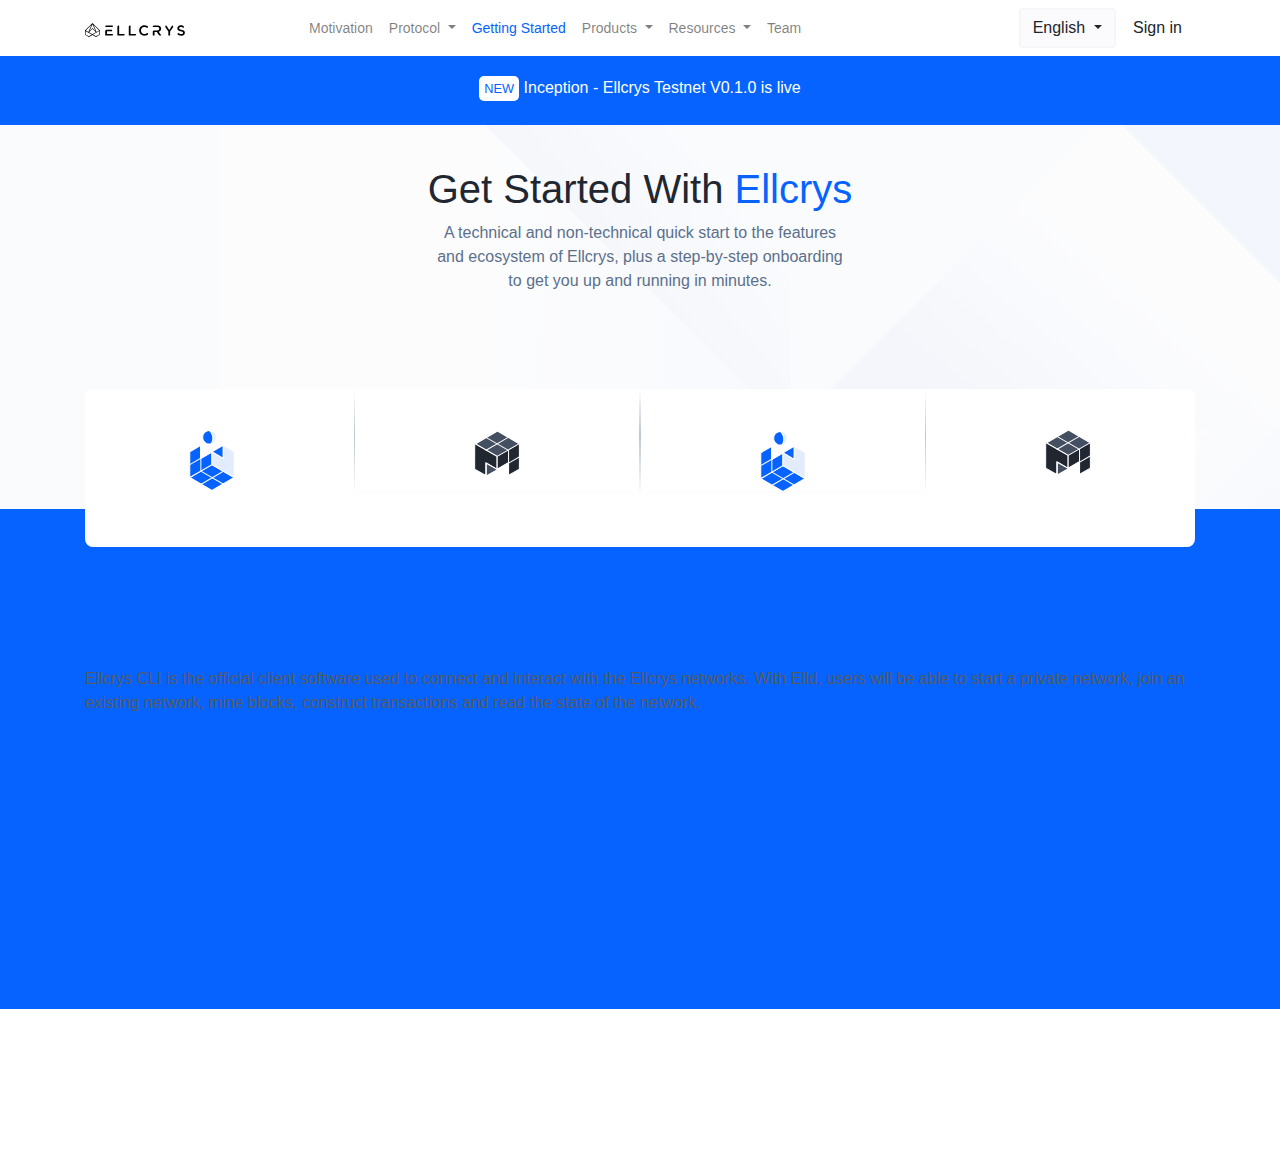
==== getting-started/index.html @ aa732983 "Started working on getting started" ====
<!DOCTYPE html>
<html lang="en">
<head>
    <meta charset="UTF-8">
    <meta name="viewport" content="width=device-width, initial-scale=1.0">
    <meta http-equiv="X-UA-Compatible" content="ie=edge">
    <title>Getting Started</title>

    <!-- Bootstrap core CSS -->
    <link rel="stylesheet" href="css/bootstrap.min.css">

    <!-- Custom styles for this template -->
    <link href="css/custom-css/style.css" rel="stylesheet">
    <link rel="stylesheet" href="https://use.fontawesome.com/releases/v5.8.1/css/all.css" integrity="sha384-50oBUHEmvpQ+1lW4y57PTFmhCaXp0ML5d60M1M7uH2+nqUivzIebhndOJK28anvf" crossorigin="anonymous">
    <link rel="stylesheet" href="css/custom-css/style.css">
</head>
<body>
    <!--navbar-->
    <nav class="navbar navbar-expand-xl navbar-light">
        <div class="container">
            <a class="navbar-brand" href="#">
                <img src="images/logo.svg" alt="Ellcrys Logo" width="100" class="logo">
            </a>
            <button class="navbar-toggler" type="button" data-toggle="collapse" data-target="#navbarSupportedContent" aria-controls="navbarSupportedContent" aria-expanded="false" aria-label="Toggle navigation">
                <span class="navbar-toggler-icon"></span>
            </button>

            <div class="collapse navbar-collapse" id="navbarSupportedContent">
                <ul class="navbar-nav mr-auto">
                    <li class="nav-item">
                        <a class="nav-link" href="#">Motivation <span class="sr-only">(current)</span></a>
                    </li>
                    <li class="nav-item dropdown">
                        <a class="nav-link dropdown-toggle" href="#" id="navbarDropdown" role="button" data-toggle="dropdown" aria-haspopup="true" aria-expanded="false">
                        Protocol
                        </a>
                        <div class="dropdown-menu" aria-labelledby="navbarDropdown">
                            <a class="dropdown-item" href="#">Action</a>
                            <a class="dropdown-item" href="#">Another action</a>
                            <div class="dropdown-divider"></div>
                            <a class="dropdown-item" href="#">Something else here</a>
                        </div>
                    </li>
                    <li class="nav-item">
                        <a class="nav-link" href="#" style="color:#0663ff">Getting Started <span class="sr-only">(current)</span></a>
                    </li>
                    <li class="nav-item dropdown">
                            <a class="nav-link dropdown-toggle" href="#" id="navbarDropdown" role="button" data-toggle="dropdown" aria-haspopup="true" aria-expanded="false">
                            Products
                            </a>
                            <div class="dropdown-menu" aria-labelledby="navbarDropdown">
                                <a class="dropdown-item" href="#">Action</a>
                                <a class="dropdown-item" href="#">Another action</a>
                                <div class="dropdown-divider"></div>
                                <a class="dropdown-item" href="#">Something else here</a>
                            </div>
                        </li>
                        <li class="nav-item dropdown">
                                <a class="nav-link dropdown-toggle" href="#" id="navbarDropdown" role="button" data-toggle="dropdown" aria-haspopup="true" aria-expanded="false">
                                Resources
                                </a>
                                <div class="dropdown-menu" aria-labelledby="navbarDropdown">
                                    <a class="dropdown-item" href="#">Action</a>
                                    <a class="dropdown-item" href="#">Another action</a>
                                    <div class="dropdown-divider"></div>
                                    <a class="dropdown-item" href="#">Something else here</a>
                                </div>
                            </li>
                    <li class="nav-item">
                        <a class="nav-link" href="#">Team <span class="sr-only">(current)</span></a>
                    </li>
                </ul>
                <div class="button-right">
                    <div class="dropdown">
                        <a class="btn dropdown-toggle outline-btn" href="#" role="button" id="dropdownMenuLink" data-toggle="dropdown" aria-haspopup="true" aria-expanded="false">
                        English
                        </a>
                    
                        <div class="dropdown-menu" aria-labelledby="dropdownMenuLink">
                        <a class="dropdown-item" href="#">Action</a>
                        <a class="dropdown-item" href="#">Another action</a>
                        <a class="dropdown-item" href="#">Something else here</a>
                        </div>
                        <a class="btn" href="#">Sign in</a>
                    </div> <!--dropdown-->
                </div> <!--button right-->
            </div>
        </div><!--container-->
    </nav> <!--navbar-->

    <!--Main Content-->
    <div class="get-started text-center">
        <div class="new">
            <div class="container">
                <div class="row">
                    <div class="col"> 
                        <div class="new-inception">
                            <small class="small">New</small>
                            <span class="inception"> Inception - Ellcrys Testnet V0.1.0 is live</span>
                        </div>
                    </div>
                </div><!--row-->
            </div><!--container-->
        </div> <!--new inception background-->

        <div class="container">
            <div class="row">
                <div class="col">
                    <h1>Get Started With <span style="color:#0663ff">Ellcrys</span></h1>
                    <p class="text-center">A technical and non-technical quick start to the features <br>and ecosystem of Ellcrys, plus a step-by-step onboarding <br>to get you up and running in minutes.</p>
                </div><!--col--->
            </div><!--row-->
        </div> <!-- get started content container-->
    </div> <!--get-started background-->

    <!---->
    <div class="big-blue-background">
        <div class="container">
            <div class="icons text-center">
                <div class="row">
                    <div class="col">
                        <img src="images/cli.svg" width="46">
                    </div>
                    <div class="col add-border">
                        <img src="images/safehold.svg" width="46">
                    </div>
                    <div class="col add-border">
                        <img src="images/cli.svg" width="46">
                    </div>
                    <div class="col">
                        <img src="images/safehold.svg" width="46">
                    </div>
                </div>
            </div>
        </div>
    <!--End of icons-->

    <!--download elld big blue background-->
        <div class="container">
            <div class="row">
                <div class="col">
                    <div class="text-content">
                        <p>Ellcrys CLI is the official client software used to connect and interact with the Ellcrys networks. With Elld, users will be able to start a private network, join an existing network, mine blocks, construct transactions and read the state of the network.</p>
                    </div>
                </div>
            </div>
        </div>
    </div>

    
    
<!-- Bootstrap core JavaScript
================================================== -->
<!-- Placed at the end of the document so the pages load faster -->
<script src="https://code.jquery.com/jquery-3.3.1.slim.min.js" integrity="sha384-q8i/X+965DzO0rT7abK41JStQIAqVgRVzpbzo5smXKp4YfRvH+8abtTE1Pi6jizo" crossorigin="anonymous"></script>
<script src="https://cdnjs.cloudflare.com/ajax/libs/popper.js/1.14.7/umd/popper.min.js" integrity="sha384-UO2eT0CpHqdSJQ6hJty5KVphtPhzWj9WO1clHTMGa3JDZwrnQq4sF86dIHNDz0W1" crossorigin="anonymous"></script>
<script src="js/bootstrap.min.js" type="text/javascript"></script>

</body>
</html>
---- getting-started/css/custom-css/style.css ----
body{
    width: 100%;
    height: 100%;
    color: #565a5e;
}

/*reduce logo size*/

.logo{
    margin-right: 100px;
}

.nav-link{
    font-size: 14px;
}

/* styling the two buttons on the navbar*/

.button-right .outline-btn{
    background:  #fbfbfd;
    border: 2px solid #f5f5fa;
}

/*Styling the inception*/
/*Introducing SafeHold and form for software testers*/

.new{
    width: auto;
    height: 69px;
    background-color: #0663ff;
    margin-bottom: 40px;
    color: #fff;
    padding-top: 20px;
    padding-bottom: 20px;
}

/* styling class of small */

.small{
    text-transform: uppercase;
    background: #fff;
    color: #0663ff;
    padding: 5px;
    border-radius: 5px;
}


/*get started*/
.get-started{
    width: auto;
    height: 453px;
    padding-bottom: 50px;
    overflow: auto;
    background: url(../../images/bitmap.svg);
    background-repeat: no-repeat;
    background-position: center;
    background-size: cover;
}
.get-started h1{
    color: #212731;
}

.get-started p{
    color: #5b708b;

}

.icons{
    /* background-image: url(../../images/icons.svg); */
    background-color: #fff;
    width: auto;
    height: 158px;
    position: relative;
    bottom: 120px;
    border-radius: 8px;
}

.icons img{
    padding-top: 40px;
    /* padding-bottom: 20px; */
    display: block; 
    margin: 0 auto
}

.add-border{
    border: 1px solid;
    border-style: solid;
    border-image: 
    linear-gradient(
      to bottom, 
      #fff, 
      #bcc6d1
    44%,
    #fcfcfc);
    border-image-slice: 1;
}

.big-blue-background{
    background: #0663ff;
    width: auto;
    height: 500px;
    padding-bottom: 150px;
    margin-bottom: 150px;
}

.text-content p{
    
}
---- getting-started/css/custom-css/style.css ----
body{
    width: 100%;
    height: 100%;
    color: #565a5e;
}

/*reduce logo size*/

.logo{
    margin-right: 100px;
}

.nav-link{
    font-size: 14px;
}

/* styling the two buttons on the navbar*/

.button-right .outline-btn{
    background:  #fbfbfd;
    border: 2px solid #f5f5fa;
}

/*Styling the inception*/
/*Introducing SafeHold and form for software testers*/

.new{
    width: auto;
    height: 69px;
    background-color: #0663ff;
    margin-bottom: 40px;
    color: #fff;
    padding-top: 20px;
    padding-bottom: 20px;
}

/* styling class of small */

.small{
    text-transform: uppercase;
    background: #fff;
    color: #0663ff;
    padding: 5px;
    border-radius: 5px;
}


/*get started*/
.get-started{
    width: auto;
    height: 453px;
    padding-bottom: 50px;
    overflow: auto;
    background: url(../../images/bitmap.svg);
    background-repeat: no-repeat;
    background-position: center;
    background-size: cover;
}
.get-started h1{
    color: #212731;
}

.get-started p{
    color: #5b708b;

}

.icons{
    /* background-image: url(../../images/icons.svg); */
    background-color: #fff;
    width: auto;
    height: 158px;
    position: relative;
    bottom: 120px;
    border-radius: 8px;
}

.icons img{
    padding-top: 40px;
    /* padding-bottom: 20px; */
    display: block; 
    margin: 0 auto
}

.add-border{
    border: 1px solid;
    border-style: solid;
    border-image: 
    linear-gradient(
      to bottom, 
      #fff, 
      #bcc6d1
    44%,
    #fcfcfc);
    border-image-slice: 1;
}

.big-blue-background{
    background: #0663ff;
    width: auto;
    height: 500px;
    padding-bottom: 150px;
    margin-bottom: 150px;
}

.text-content p{
    
}
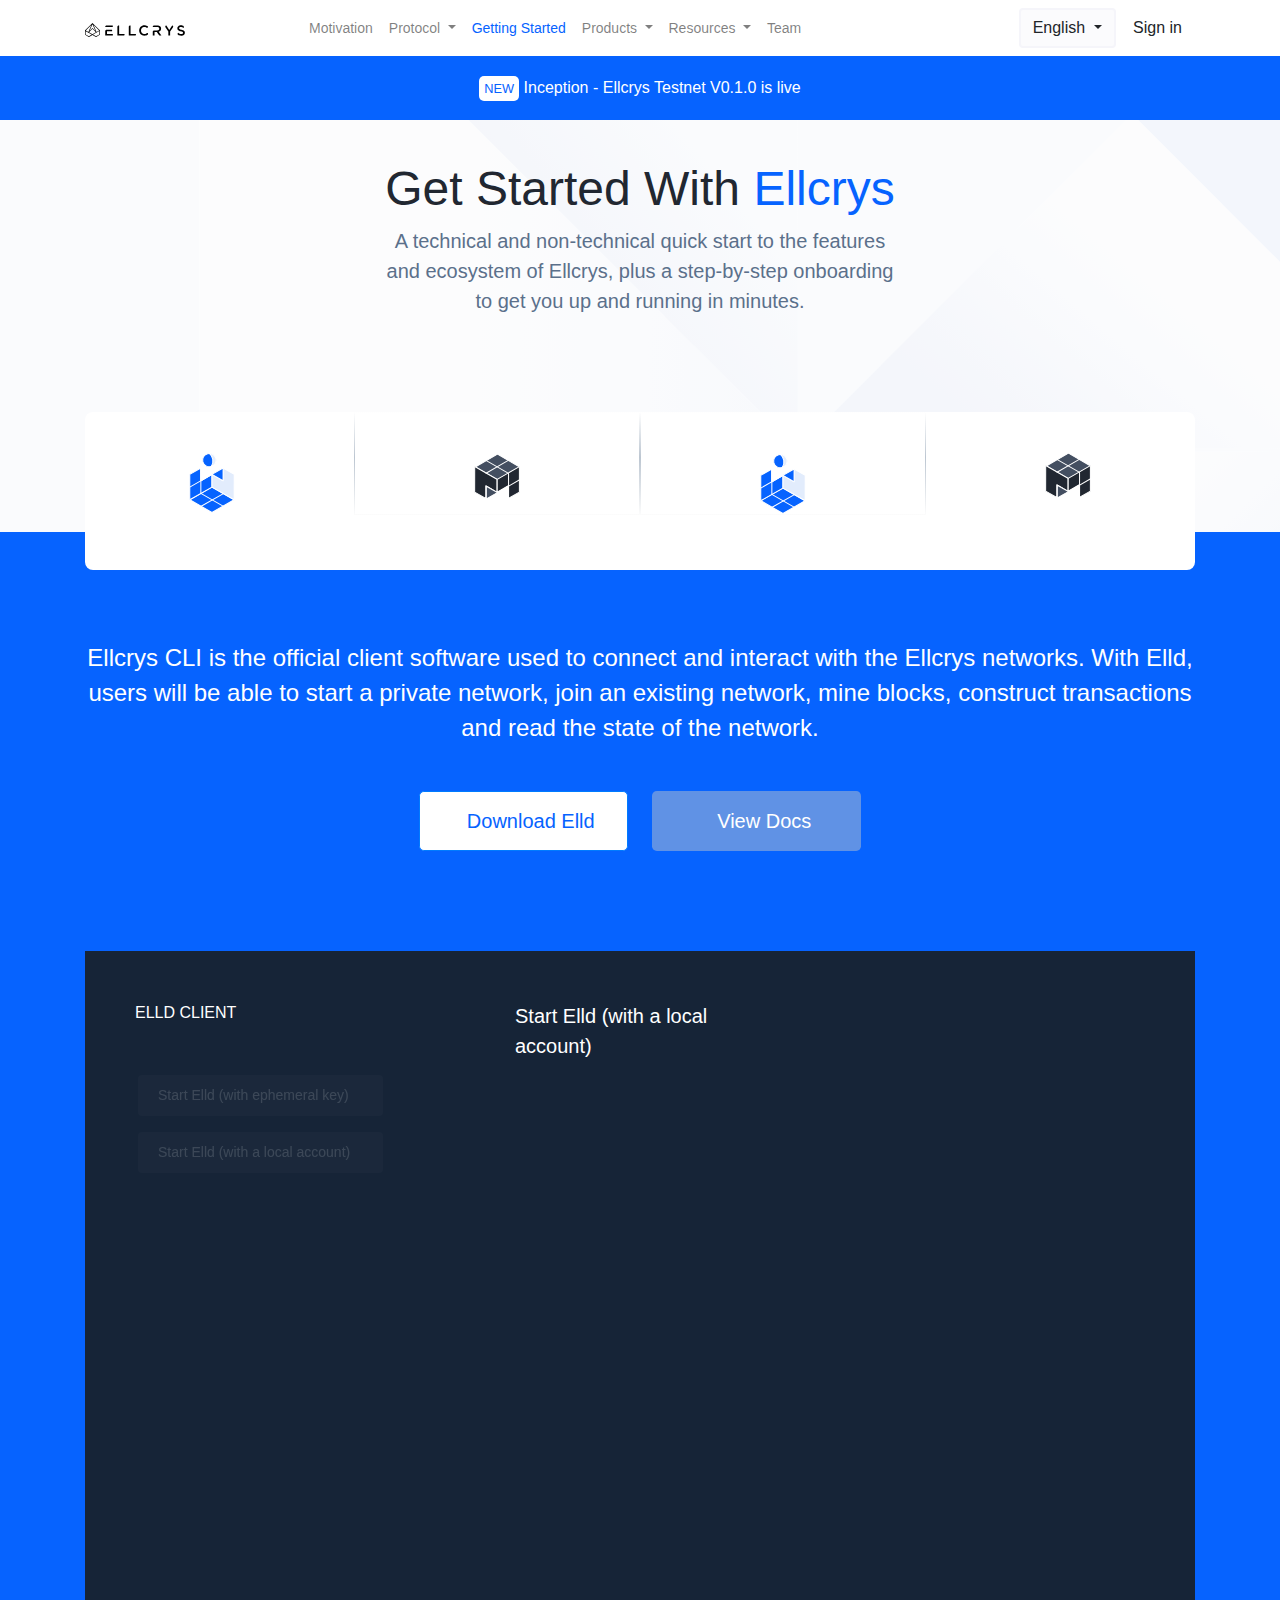
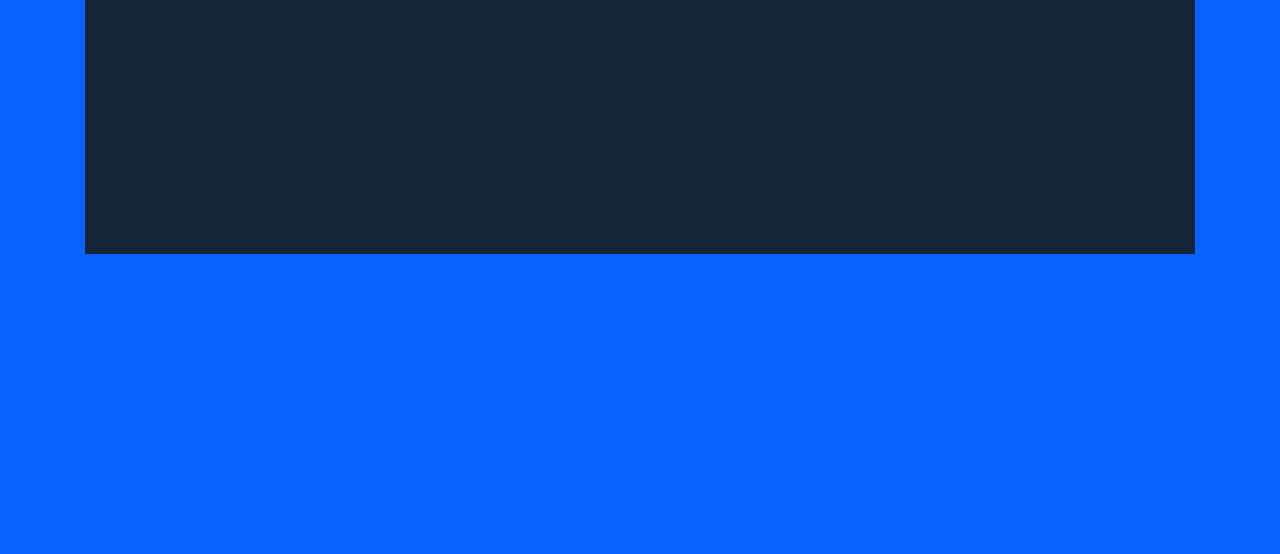
==== commit b84afcdc: "Worked on the cli section of the getting started page" ====
--- a/getting-started/index.html
+++ b/getting-started/index.html
@@ -133,14 +133,46 @@
                 </div>
             </div>
         </div>
-    <!--End of icons-->
+        <!--End of icons-->
 
-    <!--download elld big blue background-->
+        <!--download elld big blue background-->
         <div class="container">
             <div class="row">
                 <div class="col">
-                    <div class="text-content">
+                    <div class="text-content text-center">
                         <p>Ellcrys CLI is the official client software used to connect and interact with the Ellcrys networks. With Elld, users will be able to start a private network, join an existing network, mine blocks, construct transactions and read the state of the network.</p>
+                    </div>
+                    <div class="elld-btn text-center">
+                        <button type="button" class="btn btn-primary btn-lg button1"><i class="fas fa-download"></i>Download Elld</button>
+                        <button type="button" class="btn btn-lg button2"><i class="fas fa-book-open"></i>View Docs</button>
+                    </div>
+                    
+                </div><!--col-->
+            </div><!--row-->
+        </div><!--container-->
+
+        <!--cli-->
+        <div class="container">
+            <div class="cli">
+                <div class = "row">
+                    <div class="col">
+                        <div class="elld-client">Elld Client</div>
+                        <div class="col-md-12 elld-content">
+                            <p> Start Elld (with ephemeral key)</p>
+                        </div>
+                        <div class="col-md-12 elld-content">
+                            <p> Start Elld (with a local account)</p>
+                        </div>
+                    </div>
+
+                    <div class="col">
+                        <div class="start-elld">Start Elld (with a local account)</div>
+
+                    </div>
+
+                    <div class="col">
+                        
+
                     </div>
                 </div>
             </div>
@@ -149,12 +181,12 @@
 
     
     
-<!-- Bootstrap core JavaScript
-================================================== -->
-<!-- Placed at the end of the document so the pages load faster -->
-<script src="https://code.jquery.com/jquery-3.3.1.slim.min.js" integrity="sha384-q8i/X+965DzO0rT7abK41JStQIAqVgRVzpbzo5smXKp4YfRvH+8abtTE1Pi6jizo" crossorigin="anonymous"></script>
-<script src="https://cdnjs.cloudflare.com/ajax/libs/popper.js/1.14.7/umd/popper.min.js" integrity="sha384-UO2eT0CpHqdSJQ6hJty5KVphtPhzWj9WO1clHTMGa3JDZwrnQq4sF86dIHNDz0W1" crossorigin="anonymous"></script>
-<script src="js/bootstrap.min.js" type="text/javascript"></script>
+    <!-- Bootstrap core JavaScript
+    ================================================== -->
+    <!-- Placed at the end of the document so the pages load faster -->
+    <script src="https://code.jquery.com/jquery-3.3.1.slim.min.js" integrity="sha384-q8i/X+965DzO0rT7abK41JStQIAqVgRVzpbzo5smXKp4YfRvH+8abtTE1Pi6jizo" crossorigin="anonymous"></script>
+    <script src="https://cdnjs.cloudflare.com/ajax/libs/popper.js/1.14.7/umd/popper.min.js" integrity="sha384-UO2eT0CpHqdSJQ6hJty5KVphtPhzWj9WO1clHTMGa3JDZwrnQq4sF86dIHNDz0W1" crossorigin="anonymous"></script>
+    <script src="js/bootstrap.min.js" type="text/javascript"></script>
 
 </body>
 </html>--- a/getting-started/css/custom-css/style.css
+++ b/getting-started/css/custom-css/style.css
@@ -1,7 +1,7 @@
 body{
     width: 100%;
     height: 100%;
-    color: #565a5e;
+    color: #dee7f0;
 }
 
 /*reduce logo size*/
@@ -26,7 +26,7 @@
 
 .new{
     width: auto;
-    height: 69px;
+    height: auto;
     background-color: #0663ff;
     margin-bottom: 40px;
     color: #fff;
@@ -48,8 +48,8 @@
 /*get started*/
 .get-started{
     width: auto;
-    height: 453px;
-    padding-bottom: 50px;
+    height: auto;
+    padding-bottom: 200px;
     overflow: auto;
     background: url(../../images/bitmap.svg);
     background-repeat: no-repeat;
@@ -58,10 +58,13 @@
 }
 .get-started h1{
     color: #212731;
+    font-size: 48px;
 }
 
 .get-started p{
     color: #5b708b;
+    font-size: 20px;
+    line-height: 30px;
 
 }
 
@@ -98,11 +101,92 @@
 .big-blue-background{
     background: #0663ff;
     width: auto;
-    height: 500px;
-    padding-bottom: 150px;
-    margin-bottom: 150px;
+    height: auto;
+    padding-bottom: 300px;
 }
 
 .text-content p{
-    
+    color: #fff;
+    line-height: 35px;
+    font-size: 24px;
+    position: relative;
+    bottom: 50px;
 }
+
+.elld-btn{
+    position: relative;
+    bottom: 20px;
+}
+
+.elld-btn .button1{
+    background: #fff;
+    color: #0663ff;
+    margin-right: 20px;
+    width: 209px;
+    height: 60px;
+}
+
+.elld-btn .button2{
+    background: #6092e5;
+    color: #fff;
+    width: 209px;
+    height: 60px;
+}
+
+.fa-download, .fa-book-open{
+    margin-right: 15px;
+}
+/*media query for line break on the first section*/
+
+@media only screen and (max-width: 600px) {
+    br{
+        display: none;
+    }
+  }
+
+  /*cli*/
+
+  .cli{
+    background: #162437;
+    width: auto;
+    height: auto;
+    padding-bottom:665px;
+    margin-top: 80px; 
+    color: #fff;
+
+  }
+
+  .cli p{
+    margin-left: 50px;
+  }
+
+  .elld-client{
+    padding: 50px;
+    font-size: 16px;
+    text-transform: uppercase;
+  }
+
+
+  .start-elld{
+    font-size: 20px;
+    padding: 50px;
+
+  }
+
+  div.elld{
+    margin-left: -20px;
+  }
+
+  .elld-content{
+    margin-left: -12px;
+    /* color: #d8d8d8; */
+    opacity: 16%;
+  }
+
+  .elld-content p{
+    background: rgba(216, 216, 216, 0.16);
+    font-size: 14px;
+    padding: 10px 20px;
+    margin-right: 25px;
+    border-radius: 4px;
+  }--- a/getting-started/css/custom-css/style.css
+++ b/getting-started/css/custom-css/style.css
@@ -1,7 +1,7 @@
 body{
     width: 100%;
     height: 100%;
-    color: #565a5e;
+    color: #dee7f0;
 }
 
 /*reduce logo size*/
@@ -26,7 +26,7 @@
 
 .new{
     width: auto;
-    height: 69px;
+    height: auto;
     background-color: #0663ff;
     margin-bottom: 40px;
     color: #fff;
@@ -48,8 +48,8 @@
 /*get started*/
 .get-started{
     width: auto;
-    height: 453px;
-    padding-bottom: 50px;
+    height: auto;
+    padding-bottom: 200px;
     overflow: auto;
     background: url(../../images/bitmap.svg);
     background-repeat: no-repeat;
@@ -58,10 +58,13 @@
 }
 .get-started h1{
     color: #212731;
+    font-size: 48px;
 }
 
 .get-started p{
     color: #5b708b;
+    font-size: 20px;
+    line-height: 30px;
 
 }
 
@@ -98,11 +101,92 @@
 .big-blue-background{
     background: #0663ff;
     width: auto;
-    height: 500px;
-    padding-bottom: 150px;
-    margin-bottom: 150px;
+    height: auto;
+    padding-bottom: 300px;
 }
 
 .text-content p{
-    
+    color: #fff;
+    line-height: 35px;
+    font-size: 24px;
+    position: relative;
+    bottom: 50px;
 }
+
+.elld-btn{
+    position: relative;
+    bottom: 20px;
+}
+
+.elld-btn .button1{
+    background: #fff;
+    color: #0663ff;
+    margin-right: 20px;
+    width: 209px;
+    height: 60px;
+}
+
+.elld-btn .button2{
+    background: #6092e5;
+    color: #fff;
+    width: 209px;
+    height: 60px;
+}
+
+.fa-download, .fa-book-open{
+    margin-right: 15px;
+}
+/*media query for line break on the first section*/
+
+@media only screen and (max-width: 600px) {
+    br{
+        display: none;
+    }
+  }
+
+  /*cli*/
+
+  .cli{
+    background: #162437;
+    width: auto;
+    height: auto;
+    padding-bottom:665px;
+    margin-top: 80px; 
+    color: #fff;
+
+  }
+
+  .cli p{
+    margin-left: 50px;
+  }
+
+  .elld-client{
+    padding: 50px;
+    font-size: 16px;
+    text-transform: uppercase;
+  }
+
+
+  .start-elld{
+    font-size: 20px;
+    padding: 50px;
+
+  }
+
+  div.elld{
+    margin-left: -20px;
+  }
+
+  .elld-content{
+    margin-left: -12px;
+    /* color: #d8d8d8; */
+    opacity: 16%;
+  }
+
+  .elld-content p{
+    background: rgba(216, 216, 216, 0.16);
+    font-size: 14px;
+    padding: 10px 20px;
+    margin-right: 25px;
+    border-radius: 4px;
+  }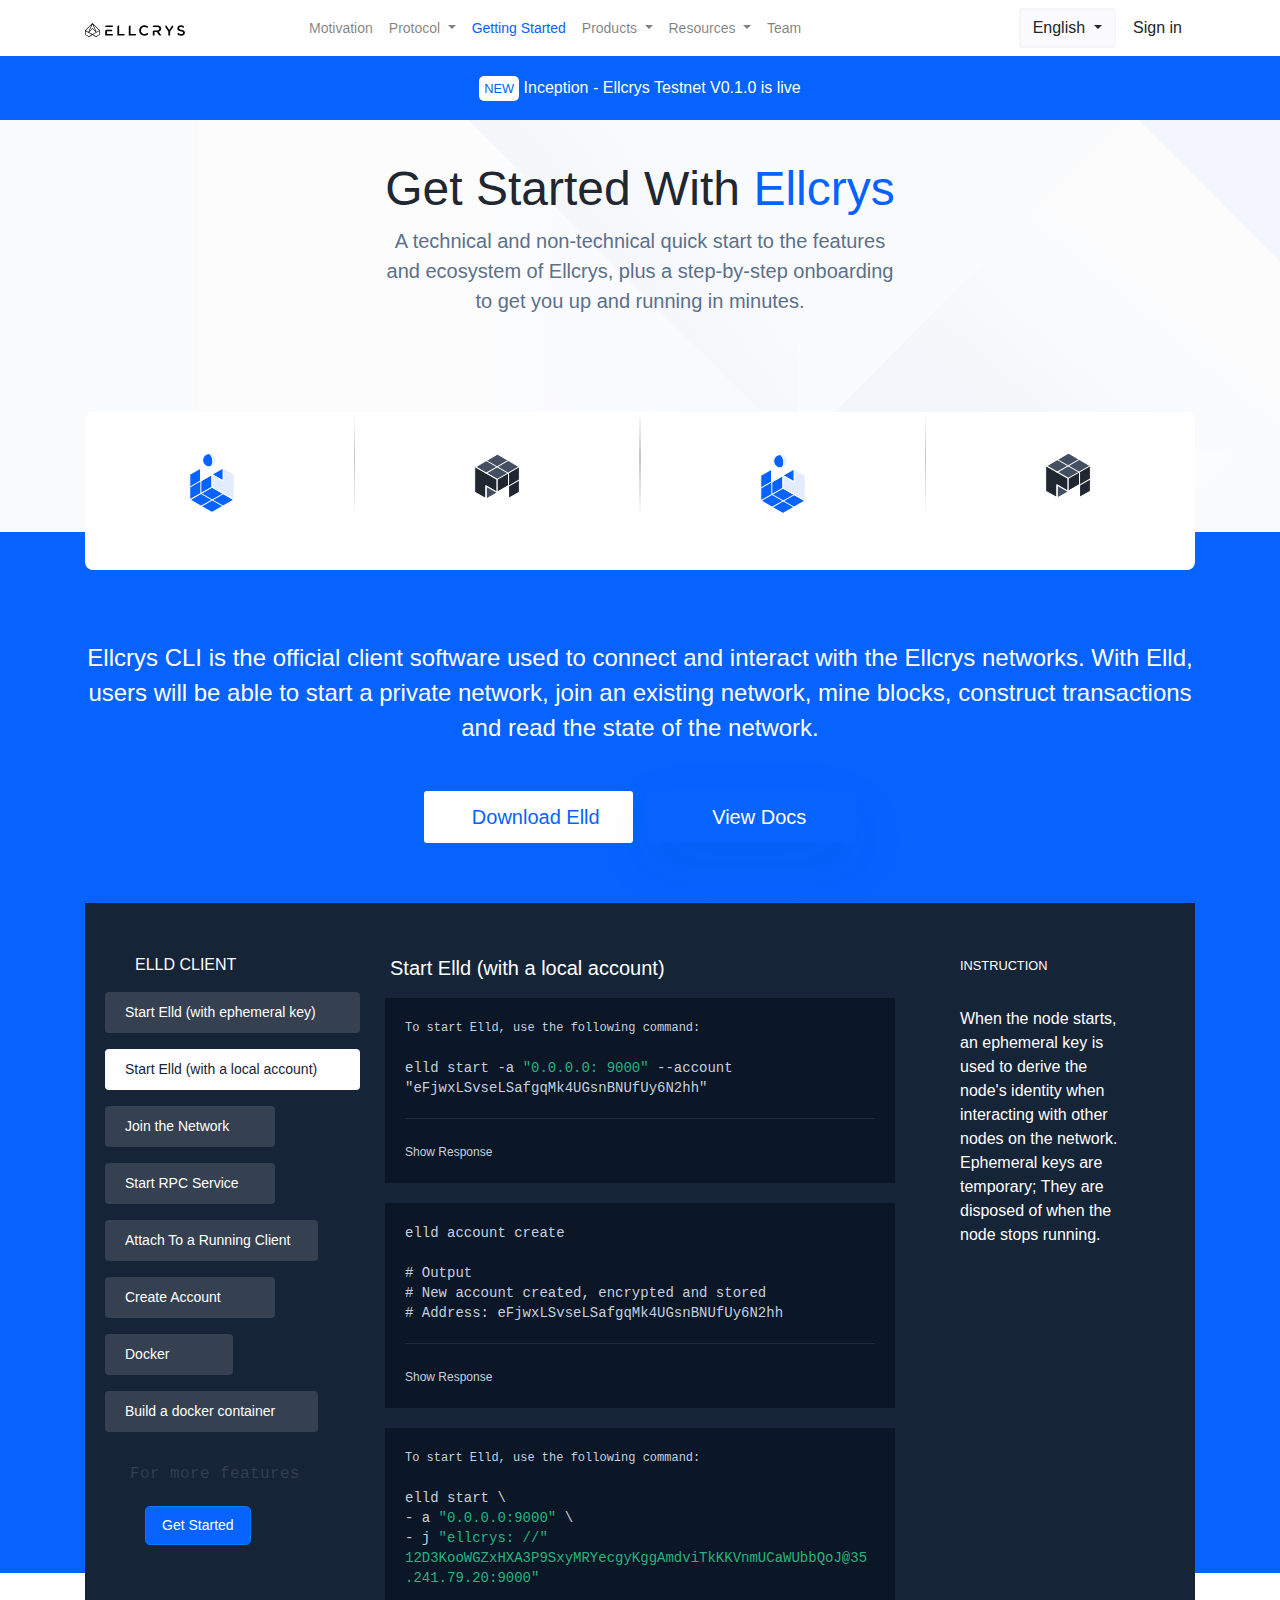
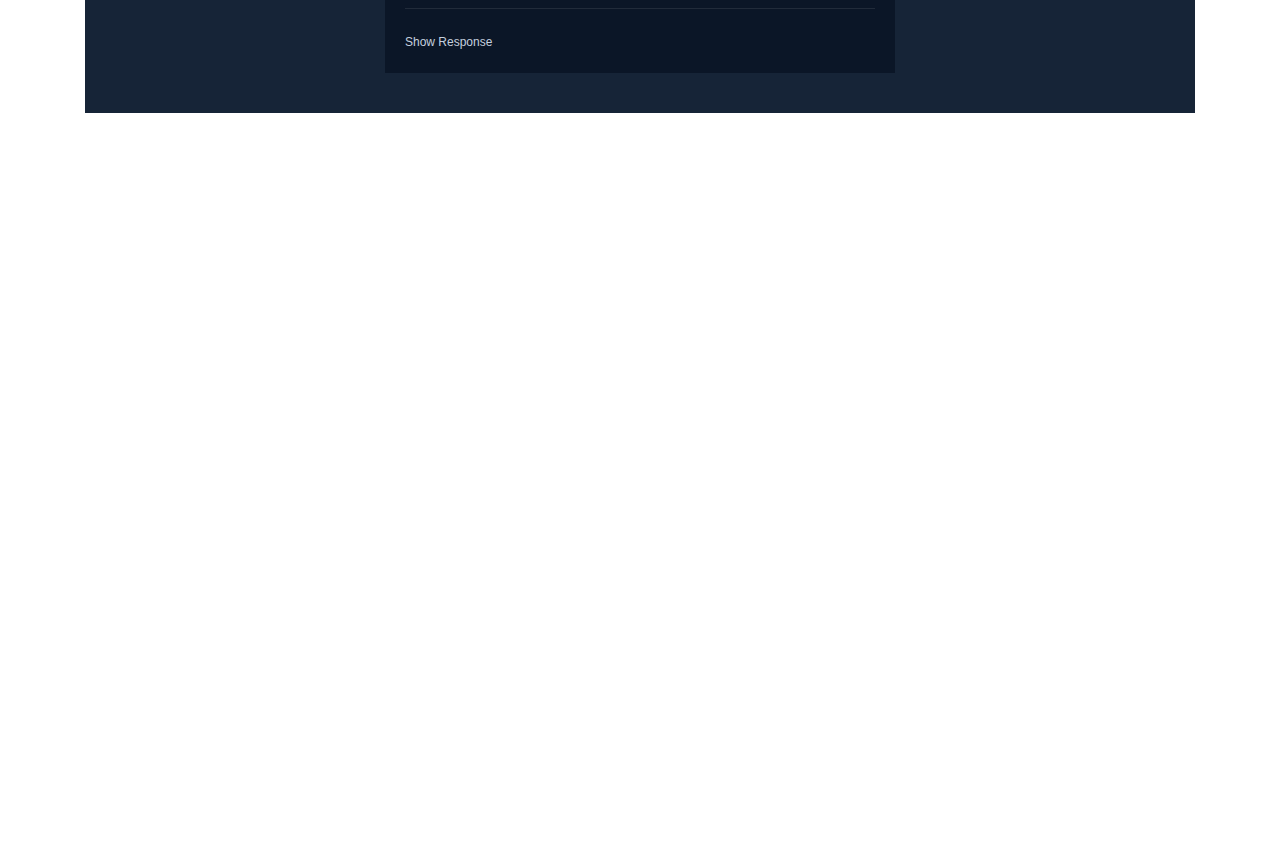
==== commit bd5de93b: "Worked on the CLI" ====
--- a/getting-started/index.html
+++ b/getting-started/index.html
@@ -142,42 +142,112 @@
                     <div class="text-content text-center">
                         <p>Ellcrys CLI is the official client software used to connect and interact with the Ellcrys networks. With Elld, users will be able to start a private network, join an existing network, mine blocks, construct transactions and read the state of the network.</p>
                     </div>
-                    <div class="elld-btn text-center">
-                        <button type="button" class="btn btn-primary btn-lg button1"><i class="fas fa-download"></i>Download Elld</button>
-                        <button type="button" class="btn btn-lg button2"><i class="fas fa-book-open"></i>View Docs</button>
-                    </div>
+                    <span class="elld-btn text-center col-sm">
+                        <a href="#" class="btn btn-lg button1" role="button" aria-pressed="true"><i class="fas fa-download"></i>Download Elld</a>
+                        <a href="#" class="btn btn-lg button2" role="button" aria-pressed="true"><i class="fas fa-book-open"></i>View Docs</a>
+                    </span>
                     
                 </div><!--col-->
             </div><!--row-->
         </div><!--container-->
+    </div> <!--big blue -->
 
         <!--cli-->
-        <div class="container">
-            <div class="cli">
-                <div class = "row">
-                    <div class="col">
-                        <div class="elld-client">Elld Client</div>
-                        <div class="col-md-12 elld-content">
-                            <p> Start Elld (with ephemeral key)</p>
-                        </div>
-                        <div class="col-md-12 elld-content">
-                            <p> Start Elld (with a local account)</p>
-                        </div>
-                    </div>
-
-                    <div class="col">
-                        <div class="start-elld">Start Elld (with a local account)</div>
-
-                    </div>
-
-                    <div class="col">
+    <div class="container">
+        <div class="cli">
+            <div class = "row">
+                <div class="col-sm col-md">
+                    <div class="elld-client">Elld Client</div>
+                    <div class="elld-content">
+                        <p class="elld-content col-sm-12"> Start Elld (with ephemeral key)</p>
+                    </div>
+                    <div class="elld-content">
+                        <p class="col-sm-12 col-md-12" style="background: #fff; color: #162437"> Start Elld (with a local account)</p>
+                    </div>
+                    <div class="elld-content">
+                        <p class="col-sm-8 col-md-8"> Join the Network</p>
+                    </div>
+                    <div class="elld-content">
+                        <p class="col-sm-8 col-md-8"> Start RPC Service</p>
+                    </div>
+                    <div class="elld-content">
+                        <p class="col-sm-10 col-md-10"> Attach To a Running Client</p>
+                    </div>
+                    <div class="elld-content">
+                        <p class="col-sm-8 col-md-8"> Create Account</p>
+                    </div>
+                    <div class="elld-content">
+                        <p class="col-sm-6 col-md-6"> Docker</p>
+                    </div>
+                    <div class="elld-content">
+                        <p class="col-sm-10 col-md-10"> Build a docker container</p>
+                    </div>
+                    <div class="col-sm-12 col-md-12">
+                        <code class="features">For more features</code>
                         
-
-                    </div>
+                        <span class="elld-client-btn col-sm-12">
+                            <button type="button" class="btn btn-primary btn-lg button1">Get Started <i class="fas fa-arrow-right"></i></button>
+                        </span>
+                    </div>
+                </div>
+
+                <div class="col-sm-6">
+                    <div class="start-elld">Start Elld (with a local account)</div>
+                    <div class="col-sm">
+                        <div class="um">
+                            <code style="font-size: 12px" class="elld-account">To start Elld, use the following command:</code style="font-size: 12px">
+                            <code>elld start -a <span style="color: #24b47e">"0.0.0.0: 9000"</span> --account<br>
+                                "eFjwxLSvseLSafgqMk4UGsnBNUfUy6N2hh"
+                            </code>
+                            <div class="hr"></div>
+                            <div>
+                                <span style="font-size: 12px"><i class="fas fa-chevron-right"></i> Show Response</span>
+                            </div>
+                        </div> <!--um-->
+                    </div>
+
+                    <!--elld account create-->
+                    <div class="col-sm">
+                        <div class="elld-account-create">
+                            <code class="elld-account">elld account create</code>
+                            <code># Output</code>
+                            <code># New account created, encrypted and stored</code>
+                            <code># Address: eFjwxLSvseLSafgqMk4UGsnBNUfUy6N2hh</code>
+
+                            <div class="hr"></div>
+                            <div>
+                                <span style="font-size: 12px"><i class="fas fa-chevron-right"></i> Show Response</span>
+                            </div>
+                        </div>
+                    </div>
+
+                    <!--to start elld-->
+                    <div class="col-sm">
+                        <div class="elld-account-create">
+                            <code style="font-size: 12px"
+                            style="font-size: 12px" class="elld-account">To start Elld, use the following command:</code>
+                            <code>elld start \ </code>
+                            <code>- a <span style="color: #24b47e">"0.0.0.0:9000" </span> \</code>
+                            <code>- j <span style="color: #24b47e">"ellcrys: //" </span></code>
+                            <code style="color: #24b47e">12D3KooWGZxHXA3P9SxyMRYecgyKggAmdviTkKKVnmUCaWUbbQoJ@35.241.79.20:9000"</code>
+
+                            <div class="hr"></div>
+                            <div>
+                                <span style="font-size: 12px"><i class="fas fa-chevron-right"></i> Show Response</span>
+                            </div>
+                        </div>
+                    </div>
+
+                </div> <!--col 6-->
+
+                <div class="col-sm col-md-3 instruction">
+                    <small>INSTRUCTION</small>
+                    <p>When the node starts, an ephemeral key is used to derive the node's identity when interacting with other nodes on the network. Ephemeral keys are temporary; They are disposed of when the node stops running.</p>
                 </div>
             </div>
         </div>
     </div>
+   
 
     
     
--- a/getting-started/css/custom-css/style.css
+++ b/getting-started/css/custom-css/style.css
@@ -102,7 +102,7 @@
     background: #0663ff;
     width: auto;
     height: auto;
-    padding-bottom: 300px;
+    padding-bottom: 700px;
 }
 
 .text-content p{
@@ -116,21 +116,26 @@
 .elld-btn{
     position: relative;
     bottom: 20px;
+    display: block;
 }
 
 .elld-btn .button1{
     background: #fff;
+    width: 209px;
     color: #0663ff;
-    margin-right: 20px;
+    padding: 10px 20px;
+    border-radius: 3px;
+    margin-right: 10px;
+    margin-bottom: 10px;
+}
+    .elld-btn .button2{
+    background: #0663ff;
+    margin-bottom: 10px;
     width: 209px;
-    height: 60px;
-}
-
-.elld-btn .button2{
-    background: #6092e5;
-    color: #fff;
-    width: 209px;
-    height: 60px;
+    border-radius: 3px;
+    color: #fff;
+    box-shadow: 0 20px 60px 0 rgb(10, 46, 105, 0.08);
+    padding: 10px 20px;
 }
 
 .fa-download, .fa-book-open{
@@ -150,9 +155,11 @@
     background: #162437;
     width: auto;
     height: auto;
-    padding-bottom:665px;
+    padding-bottom: 20px;
     margin-top: 80px; 
     color: #fff;
+    position: relative;
+    bottom: 750px;
 
   }
 
@@ -161,32 +168,96 @@
   }
 
   .elld-client{
-    padding: 50px;
+    padding-top: 50px;
+    margin-bottom: 15px;
+    margin-left: 50px;
     font-size: 16px;
     text-transform: uppercase;
   }
 
 
   .start-elld{
+    margin-bottom: 15px;
+    margin-left: 20px;
     font-size: 20px;
-    padding: 50px;
+    padding-top: 50px;
 
   }
 
   div.elld{
     margin-left: -20px;
-  }
-
-  .elld-content{
-    margin-left: -12px;
-    /* color: #d8d8d8; */
-    opacity: 16%;
   }
 
   .elld-content p{
     background: rgba(216, 216, 216, 0.16);
     font-size: 14px;
-    padding: 10px 20px;
-    margin-right: 25px;
+    padding-top: 10px;
+    padding-bottom: 10px;
+    padding-left: 20px;
+    margin-left: 20px;
     border-radius: 4px;
-  }+  }
+
+  .um, .elld-account-create{
+    background: #0b1627;
+    padding: 20px;
+    color: #c5d0df;
+    margin-bottom: 20px;
+  }
+  .um small{
+    display: block;
+    font-size: 12px;
+  }
+
+  .um code, .elld-account-create code{
+    line-height: 20px;
+  }
+
+  .hr{
+    border-bottom: 1px solid rgba(255, 255, 255, 0.09);
+    margin-top: 20px;
+    margin-bottom: 20px;
+  }
+
+  code{
+    display: block; 
+    color: #c5d0df;
+  }
+  .elld-account{
+      margin-bottom: 20px;
+  }
+
+  .features{
+    margin-left: 30px;
+    margin-bottom: 20px;
+    margin-top: 30px;
+    font-size: 16px;
+    letter-spacing: 0.4px;
+    color: rgba(216, 216, 216, 0.16);
+
+  }
+
+  .elld-client-btn .btn{
+    background: #0663ff;
+    color: #fff;
+    font-size: 14px;
+    position: relative;
+    left: 30px;
+  }
+
+  .instruction{
+    margin-top: 50px;
+    position: relative;
+    right: 50px;
+  }
+  .instruction p{
+    margin-top: 10px;
+    padding: 20px;
+  }
+.instruction small{
+    margin-left: 50px;
+    padding: 20px;
+}
+
+  /**/
+  --- a/getting-started/css/custom-css/style.css
+++ b/getting-started/css/custom-css/style.css
@@ -102,7 +102,7 @@
     background: #0663ff;
     width: auto;
     height: auto;
-    padding-bottom: 300px;
+    padding-bottom: 700px;
 }
 
 .text-content p{
@@ -116,21 +116,26 @@
 .elld-btn{
     position: relative;
     bottom: 20px;
+    display: block;
 }
 
 .elld-btn .button1{
     background: #fff;
+    width: 209px;
     color: #0663ff;
-    margin-right: 20px;
+    padding: 10px 20px;
+    border-radius: 3px;
+    margin-right: 10px;
+    margin-bottom: 10px;
+}
+    .elld-btn .button2{
+    background: #0663ff;
+    margin-bottom: 10px;
     width: 209px;
-    height: 60px;
-}
-
-.elld-btn .button2{
-    background: #6092e5;
-    color: #fff;
-    width: 209px;
-    height: 60px;
+    border-radius: 3px;
+    color: #fff;
+    box-shadow: 0 20px 60px 0 rgb(10, 46, 105, 0.08);
+    padding: 10px 20px;
 }
 
 .fa-download, .fa-book-open{
@@ -150,9 +155,11 @@
     background: #162437;
     width: auto;
     height: auto;
-    padding-bottom:665px;
+    padding-bottom: 20px;
     margin-top: 80px; 
     color: #fff;
+    position: relative;
+    bottom: 750px;
 
   }
 
@@ -161,32 +168,96 @@
   }
 
   .elld-client{
-    padding: 50px;
+    padding-top: 50px;
+    margin-bottom: 15px;
+    margin-left: 50px;
     font-size: 16px;
     text-transform: uppercase;
   }
 
 
   .start-elld{
+    margin-bottom: 15px;
+    margin-left: 20px;
     font-size: 20px;
-    padding: 50px;
+    padding-top: 50px;
 
   }
 
   div.elld{
     margin-left: -20px;
-  }
-
-  .elld-content{
-    margin-left: -12px;
-    /* color: #d8d8d8; */
-    opacity: 16%;
   }
 
   .elld-content p{
     background: rgba(216, 216, 216, 0.16);
     font-size: 14px;
-    padding: 10px 20px;
-    margin-right: 25px;
+    padding-top: 10px;
+    padding-bottom: 10px;
+    padding-left: 20px;
+    margin-left: 20px;
     border-radius: 4px;
-  }+  }
+
+  .um, .elld-account-create{
+    background: #0b1627;
+    padding: 20px;
+    color: #c5d0df;
+    margin-bottom: 20px;
+  }
+  .um small{
+    display: block;
+    font-size: 12px;
+  }
+
+  .um code, .elld-account-create code{
+    line-height: 20px;
+  }
+
+  .hr{
+    border-bottom: 1px solid rgba(255, 255, 255, 0.09);
+    margin-top: 20px;
+    margin-bottom: 20px;
+  }
+
+  code{
+    display: block; 
+    color: #c5d0df;
+  }
+  .elld-account{
+      margin-bottom: 20px;
+  }
+
+  .features{
+    margin-left: 30px;
+    margin-bottom: 20px;
+    margin-top: 30px;
+    font-size: 16px;
+    letter-spacing: 0.4px;
+    color: rgba(216, 216, 216, 0.16);
+
+  }
+
+  .elld-client-btn .btn{
+    background: #0663ff;
+    color: #fff;
+    font-size: 14px;
+    position: relative;
+    left: 30px;
+  }
+
+  .instruction{
+    margin-top: 50px;
+    position: relative;
+    right: 50px;
+  }
+  .instruction p{
+    margin-top: 10px;
+    padding: 20px;
+  }
+.instruction small{
+    margin-left: 50px;
+    padding: 20px;
+}
+
+  /**/
+  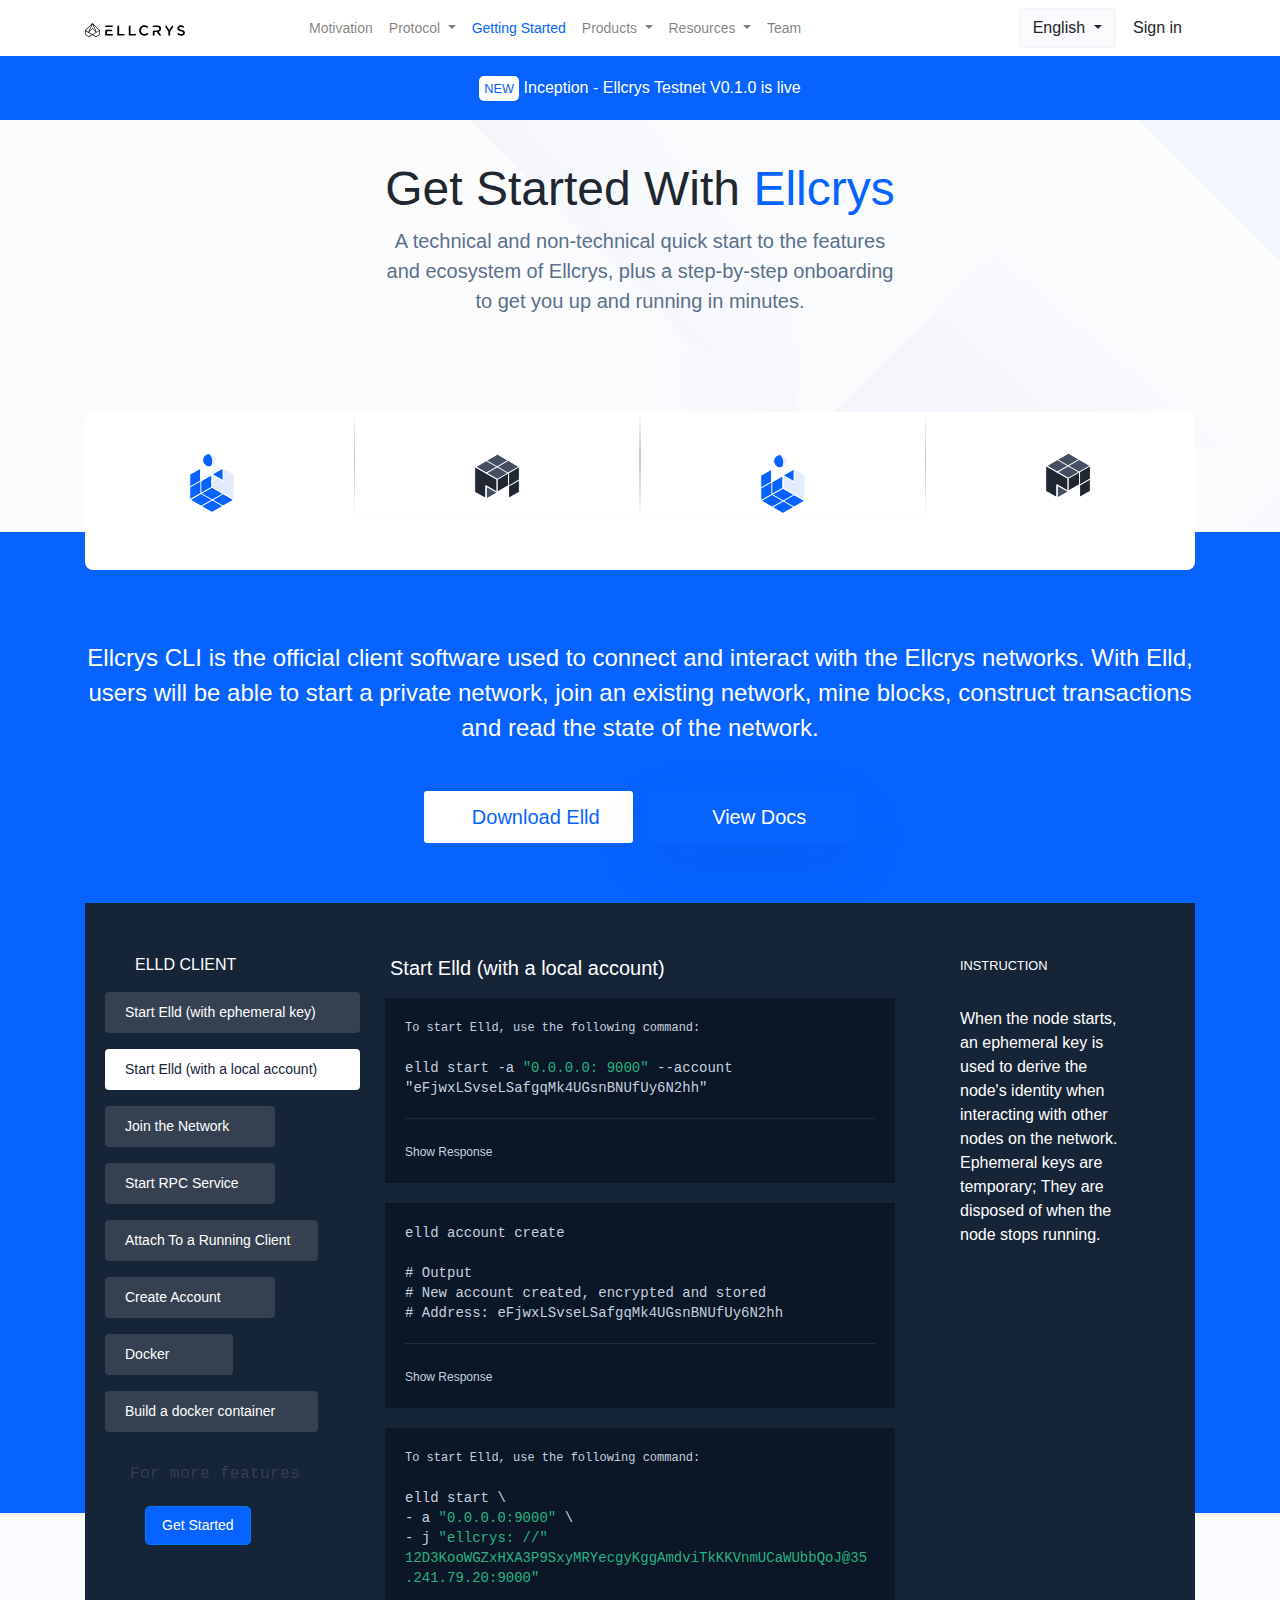
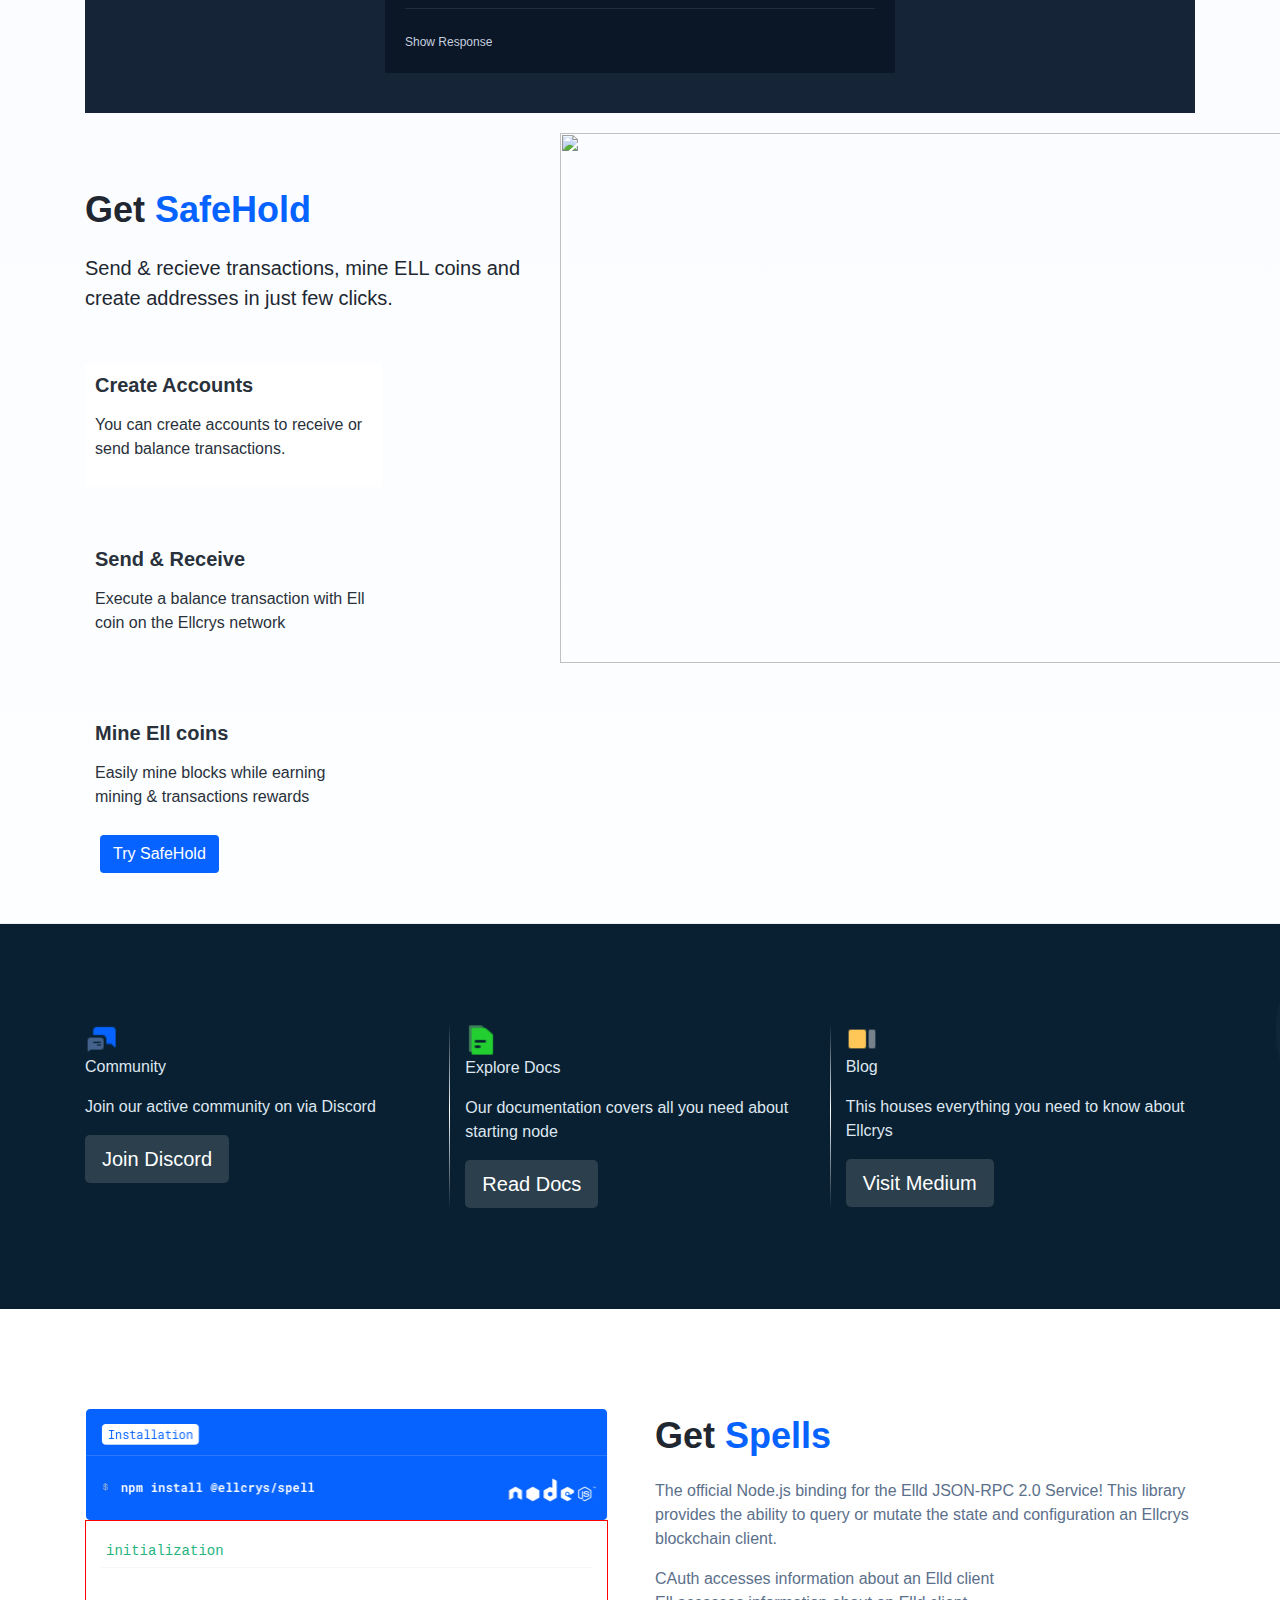
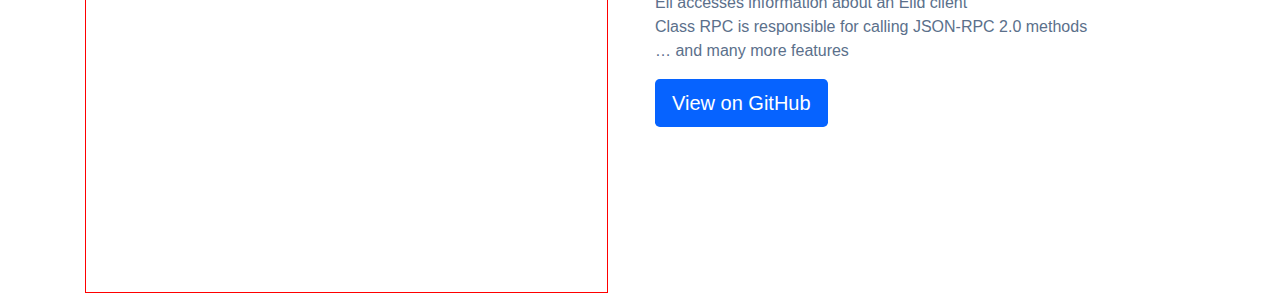
==== commit 8dadd306: "Worked on the safehold section of the page" ====
--- a/getting-started/index.html
+++ b/getting-started/index.html
@@ -247,6 +247,155 @@
             </div>
         </div>
     </div>
+
+    <!--Get safehold-->
+
+    <div class="get-safehold">
+        <div class="container">
+            <div class="row">
+                <!-- <div class="get-safehold-content"> -->
+                    <div class="col-12 col-sm-12 col-md-5">
+                        <p class="safehold-clear-margin"><b>Get <span style="color: #0663ff">SafeHold</span></p></b>
+                        <p>Send & recieve transactions, mine ELL coins and create addresses in just few clicks.</p>
+                        <div class="create-accounts col-12 col-md-8">
+                            <p class="title">Create Accounts</p>
+                            <p>You can create accounts to receive or send balance transactions.</p>
+
+                        </div>
+
+                        <div class="create-accounts remove-background col-12 col-md-8">
+                            <p class="title">Send & Receive</p>
+                            <p>Execute a balance transaction with Ell coin on the Ellcrys network</p>
+
+                        </div>
+
+                        <div class="create-accounts remove-background col-12 col-md-8">
+                            <p class="title">Mine Ell coins</p>
+                            <p>Easily mine blocks while earning mining & transactions rewards</p>
+                        </div>
+
+                        <div class="col-md-12">
+                            <button type="button" class="btn btn-labeled" style="background:#0663ff; color: #fff">
+                            <span class="btn-label">Try SafeHold</button>
+                        </div>
+                    </div>
+
+                    <div class="col-12 col-sm-12 col-md-7">
+                        <img src="../../clones/getting-started/images/safeholdcmp.png">
+                    </div>
+                <!-- </div> -->
+            </div> <!--row-->
+        </div><!--container-->
+    </div><!--get-safehold-->
+
+    <!--First footer section-->
+    <div class="community">
+        <div class="container">
+            <div class="row">
+                <div class="col">
+                    <img src="images/group-chat.png" width="32">
+                    <div class="content">
+                        <p>Community</p>
+                        <p>Join our active community on via Discord</p>
+                        <span class="button-community">
+                            <button type="button" class="btn btn-lg">Join Discord</button>
+                        </span>
+                    </div>    
+                </div>
+
+                <div class="col add-border-community">
+                    <img src="images/selected-file.png" width="32">
+                    <div class="content">
+                        <p>Explore Docs</p>
+                        <p>Our documentation covers all you need about starting node</p>
+                        <span class="button-community">
+                            <button type="button" class="btn btn-lg">Read Docs</button>
+                        </span>
+                    </div>    
+                </div>
+
+                <div class="col">
+                    <img src="images/layout-right-panel-1.png" width="32">
+                    <div class="content">
+                        <p>Blog</p>
+                        <p>This houses everything you need to know about Ellcrys</p>
+                        <span class="button-community">
+                            <button type="button" class="btn btn-lg">Visit Medium</button>
+                        </span>
+                    </div>    
+                </div>
+            </div>
+
+        </div>
+    </div> <!--first footer section-->
+
+    <!--installation for node-->
+    <div class="installation">
+        <div class="container">
+            <div class="row">
+                <div class="col-6 node">
+                    <img src="images/group-19.png" width="523" height="111">
+                    <div class="initialization">
+                        <!-- <img src="images/group-19-copy.png" width="523" height="373" style="object-fit: cover"> -->
+                        <div class="initialization-content">
+                            <code>initialization</code>
+                        </div>
+                        <div class="initialization-code-content">
+                            <!-- <pre>
+                                // Create a Spell Instance
+                                const spell = new Spell();
+                                
+                                // Configure the client to be able
+                                // to make calls to a node's RPC service
+                                spell.provideClient({
+                                    // The RPC address of an Elld node
+                                    host: "127.0.0.1",
+                                    // The RPC port of an Elld node
+                                    port: 8999,
+                                    // Optional: RPC username to access private endpoints
+                                    username: "admin",
+                                    // Optional: RPC password to access private endpoints
+                                    password: "secret",
+                                });
+                            </pre> -->
+
+                        </div>
+                    </div>
+
+                </div>
+                <div class="col-6 spells">
+                    <p style="color: #212731; font-size: 36px"><b>Get <span style="color:#0663ff">Spells</b></span></p>
+                    <p>The official Node.js binding for the Elld JSON-RPC 2.0 Service! This library provides the ability to query or mutate the state and configuration an Ellcrys blockchain client.</p>
+
+                    <div class="git-checkbox">
+                        <div class="checkbox-div">
+                            <i class="fas fa-check"></i>
+                            <span>CAuth accesses information about an Elld client</span>
+                        </div>
+                        <div class="checkbox-div">
+                            <i class="fas fa-check"></i>
+                            <span>Ell accesses information about an Elld client</span>
+                        </div>
+                        <div class="checkbox-div">
+                            <i class="fas fa-check"></i>
+                            <span>Class RPC is responsible for calling JSON-RPC 2.0 methods</span>
+                        </div>
+                        <div class="checkbox-div">
+                            <i class="fas fa-check"></i>
+                            <span>… and many more features</p></span>
+                        </div>
+                    </div>
+                    <span class="button-installation">
+                        <button type="button" class="btn btn-lg">View on GitHub</button>
+                    </span>
+                </div> <!--checkbox-->
+                </div>
+                
+            </div>
+        </div>
+
+    </div>
+
    
 
     
--- a/getting-started/css/custom-css/style.css
+++ b/getting-started/css/custom-css/style.css
@@ -259,5 +259,118 @@
     padding: 20px;
 }
 
-  /**/
-  +  /*get safehold*/
+
+  .get-safehold{
+  width: auto;
+  height: auto;
+  padding: 20px 0 50px 0;
+  background-image: linear-gradient(to top, #fdfeff, #fbfcff);
+  margin-top: -950px;
+  color: #212731;
+}
+
+.safehold-clear-margin{
+  font-size: 36px;
+  margin-top: 250px;
+}
+
+.safehold-clear-margin + p{
+  font-size: 20px;
+  line-height: 1.5;
+}
+  
+.get-safehold img{
+  margin-top: 200px;
+  width: 800px;
+  height: 530px;
+}
+
+/* For safehold image width 400px and larger: */
+@media only screen and (max-width: 425px) {
+  .get-safehold img{ 
+    width: 100%;
+    margin: 0;
+}
+}
+
+.create-accounts{
+  background: #fff;
+  padding: 10px 10px ;
+  color: #29313b;
+  line-height: 24px;
+  margin-top: 50px;
+
+}
+
+.create-accounts .title{
+  font-size: 20px;
+  font-weight: bold;
+}
+
+.create-accounts p{
+  font-size: 16px;
+
+}
+
+.remove-background{
+  background: transparent;
+}
+
+.community{
+  background: url(../../images/bitmap-copy-6.jpg);
+  width: auto;
+  height: auto;
+  padding-top: 100px;
+  padding-bottom: 100px;
+}
+
+.button-community .btn{
+  background: #2b3f4d;
+  color: #fff;
+}
+
+
+.add-border-community{
+  border: 1px;
+  border-style: solid;
+  border-image: 
+  linear-gradient(
+    to bottom, 
+    #092032, 
+    #ffffff 47%, 
+    #092032);
+  border-image-slice: 1;
+}
+
+.installation{
+  background: #fff;
+  color: #5b708b;
+}
+
+.node, .spells{
+  margin-top: 100px;
+}
+
+.button-installation .btn{
+  background: #0663ff;
+  color: #fff;
+}
+
+.initialization{
+  width: 523px;
+  height: 373px;
+  background: #fff;
+  border: 1px solid red;
+  color:#bcc6d1;
+}
+
+.initialization code{
+  color: #24b47e;
+}
+
+.initialization-content{
+  margin: 15px;
+  padding: 5px;
+  border-bottom: 1px solid #f6f7f9;
+}--- a/getting-started/css/custom-css/style.css
+++ b/getting-started/css/custom-css/style.css
@@ -259,5 +259,118 @@
     padding: 20px;
 }
 
-  /**/
-  +  /*get safehold*/
+
+  .get-safehold{
+  width: auto;
+  height: auto;
+  padding: 20px 0 50px 0;
+  background-image: linear-gradient(to top, #fdfeff, #fbfcff);
+  margin-top: -950px;
+  color: #212731;
+}
+
+.safehold-clear-margin{
+  font-size: 36px;
+  margin-top: 250px;
+}
+
+.safehold-clear-margin + p{
+  font-size: 20px;
+  line-height: 1.5;
+}
+  
+.get-safehold img{
+  margin-top: 200px;
+  width: 800px;
+  height: 530px;
+}
+
+/* For safehold image width 400px and larger: */
+@media only screen and (max-width: 425px) {
+  .get-safehold img{ 
+    width: 100%;
+    margin: 0;
+}
+}
+
+.create-accounts{
+  background: #fff;
+  padding: 10px 10px ;
+  color: #29313b;
+  line-height: 24px;
+  margin-top: 50px;
+
+}
+
+.create-accounts .title{
+  font-size: 20px;
+  font-weight: bold;
+}
+
+.create-accounts p{
+  font-size: 16px;
+
+}
+
+.remove-background{
+  background: transparent;
+}
+
+.community{
+  background: url(../../images/bitmap-copy-6.jpg);
+  width: auto;
+  height: auto;
+  padding-top: 100px;
+  padding-bottom: 100px;
+}
+
+.button-community .btn{
+  background: #2b3f4d;
+  color: #fff;
+}
+
+
+.add-border-community{
+  border: 1px;
+  border-style: solid;
+  border-image: 
+  linear-gradient(
+    to bottom, 
+    #092032, 
+    #ffffff 47%, 
+    #092032);
+  border-image-slice: 1;
+}
+
+.installation{
+  background: #fff;
+  color: #5b708b;
+}
+
+.node, .spells{
+  margin-top: 100px;
+}
+
+.button-installation .btn{
+  background: #0663ff;
+  color: #fff;
+}
+
+.initialization{
+  width: 523px;
+  height: 373px;
+  background: #fff;
+  border: 1px solid red;
+  color:#bcc6d1;
+}
+
+.initialization code{
+  color: #24b47e;
+}
+
+.initialization-content{
+  margin: 15px;
+  padding: 5px;
+  border-bottom: 1px solid #f6f7f9;
+}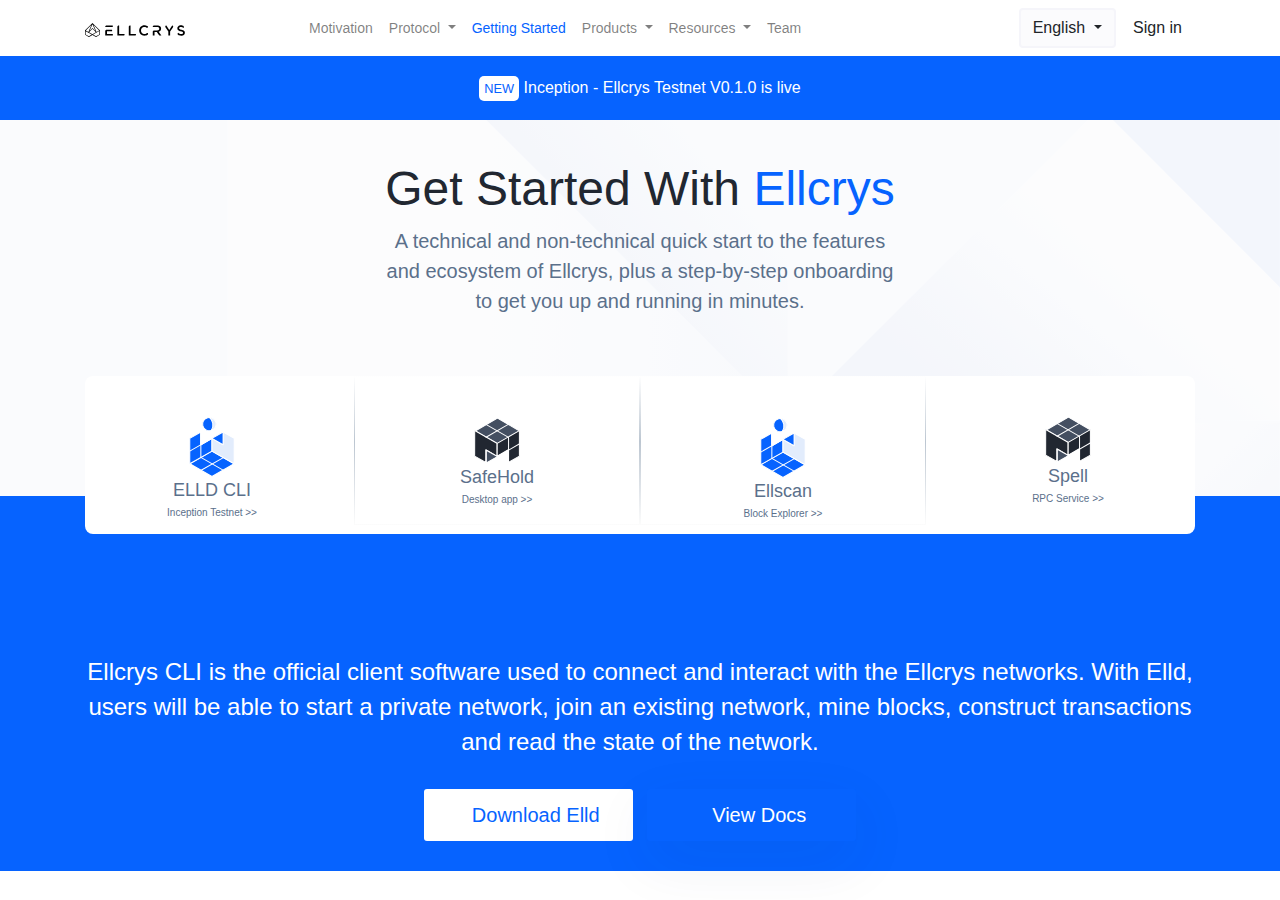
==== commit dc1e408c: "Had scaling issue. Working all over again on the page" ====
--- a/getting-started/index.html
+++ b/getting-started/index.html
@@ -113,288 +113,52 @@
         </div> <!-- get started content container-->
     </div> <!--get-started background-->
 
-    <!---->
+    <!--Big blue background starts here with the icons placed relatively above it-->
     <div class="big-blue-background">
         <div class="container">
             <div class="icons text-center">
                 <div class="row">
                     <div class="col">
                         <img src="images/cli.svg" width="46">
+                        <p>ELLD CLI</p>
+                        <span>Inception Testnet >></span>
                     </div>
                     <div class="col add-border">
                         <img src="images/safehold.svg" width="46">
+                        <p>SafeHold</p>
+                        <span>Desktop app >></span>
                     </div>
                     <div class="col add-border">
                         <img src="images/cli.svg" width="46">
+                        <p>Ellscan</p>        
+                        <span>Block Explorer >></span>
                     </div>
                     <div class="col">
                         <img src="images/safehold.svg" width="46">
+                        <p>Spell</p>
+                        <span>RPC Service >></span>
                     </div>
                 </div>
             </div>
         </div>
         <!--End of icons-->
 
-        <!--download elld big blue background-->
         <div class="container">
             <div class="row">
-                <div class="col">
-                    <div class="text-content text-center">
+                <!-- <div class="col text-center"> -->
+                    <div class="col text-center text-content">
                         <p>Ellcrys CLI is the official client software used to connect and interact with the Ellcrys networks. With Elld, users will be able to start a private network, join an existing network, mine blocks, construct transactions and read the state of the network.</p>
                     </div>
-                    <span class="elld-btn text-center col-sm">
-                        <a href="#" class="btn btn-lg button1" role="button" aria-pressed="true"><i class="fas fa-download"></i>Download Elld</a>
-                        <a href="#" class="btn btn-lg button2" role="button" aria-pressed="true"><i class="fas fa-book-open"></i>View Docs</a>
-                    </span>
-                    
-                </div><!--col-->
+                <!-- </div> -->
             </div><!--row-->
+            <div class="row">
+                <div class="col elld-btn text-center">
+                    <a href="#" class="btn btn-lg button1" role="button" aria-pressed="true"><i class="fas fa-download"></i>Download Elld</a>
+                    <a href="#" class="btn btn-lg button2" role="button" aria-pressed="true"><i class="fas fa-book-open"></i>View Docs</a>
+                </div>
+            </div>
         </div><!--container-->
     </div> <!--big blue -->
-
-        <!--cli-->
-    <div class="container">
-        <div class="cli">
-            <div class = "row">
-                <div class="col-sm col-md">
-                    <div class="elld-client">Elld Client</div>
-                    <div class="elld-content">
-                        <p class="elld-content col-sm-12"> Start Elld (with ephemeral key)</p>
-                    </div>
-                    <div class="elld-content">
-                        <p class="col-sm-12 col-md-12" style="background: #fff; color: #162437"> Start Elld (with a local account)</p>
-                    </div>
-                    <div class="elld-content">
-                        <p class="col-sm-8 col-md-8"> Join the Network</p>
-                    </div>
-                    <div class="elld-content">
-                        <p class="col-sm-8 col-md-8"> Start RPC Service</p>
-                    </div>
-                    <div class="elld-content">
-                        <p class="col-sm-10 col-md-10"> Attach To a Running Client</p>
-                    </div>
-                    <div class="elld-content">
-                        <p class="col-sm-8 col-md-8"> Create Account</p>
-                    </div>
-                    <div class="elld-content">
-                        <p class="col-sm-6 col-md-6"> Docker</p>
-                    </div>
-                    <div class="elld-content">
-                        <p class="col-sm-10 col-md-10"> Build a docker container</p>
-                    </div>
-                    <div class="col-sm-12 col-md-12">
-                        <code class="features">For more features</code>
-                        
-                        <span class="elld-client-btn col-sm-12">
-                            <button type="button" class="btn btn-primary btn-lg button1">Get Started <i class="fas fa-arrow-right"></i></button>
-                        </span>
-                    </div>
-                </div>
-
-                <div class="col-sm-6">
-                    <div class="start-elld">Start Elld (with a local account)</div>
-                    <div class="col-sm">
-                        <div class="um">
-                            <code style="font-size: 12px" class="elld-account">To start Elld, use the following command:</code style="font-size: 12px">
-                            <code>elld start -a <span style="color: #24b47e">"0.0.0.0: 9000"</span> --account<br>
-                                "eFjwxLSvseLSafgqMk4UGsnBNUfUy6N2hh"
-                            </code>
-                            <div class="hr"></div>
-                            <div>
-                                <span style="font-size: 12px"><i class="fas fa-chevron-right"></i> Show Response</span>
-                            </div>
-                        </div> <!--um-->
-                    </div>
-
-                    <!--elld account create-->
-                    <div class="col-sm">
-                        <div class="elld-account-create">
-                            <code class="elld-account">elld account create</code>
-                            <code># Output</code>
-                            <code># New account created, encrypted and stored</code>
-                            <code># Address: eFjwxLSvseLSafgqMk4UGsnBNUfUy6N2hh</code>
-
-                            <div class="hr"></div>
-                            <div>
-                                <span style="font-size: 12px"><i class="fas fa-chevron-right"></i> Show Response</span>
-                            </div>
-                        </div>
-                    </div>
-
-                    <!--to start elld-->
-                    <div class="col-sm">
-                        <div class="elld-account-create">
-                            <code style="font-size: 12px"
-                            style="font-size: 12px" class="elld-account">To start Elld, use the following command:</code>
-                            <code>elld start \ </code>
-                            <code>- a <span style="color: #24b47e">"0.0.0.0:9000" </span> \</code>
-                            <code>- j <span style="color: #24b47e">"ellcrys: //" </span></code>
-                            <code style="color: #24b47e">12D3KooWGZxHXA3P9SxyMRYecgyKggAmdviTkKKVnmUCaWUbbQoJ@35.241.79.20:9000"</code>
-
-                            <div class="hr"></div>
-                            <div>
-                                <span style="font-size: 12px"><i class="fas fa-chevron-right"></i> Show Response</span>
-                            </div>
-                        </div>
-                    </div>
-
-                </div> <!--col 6-->
-
-                <div class="col-sm col-md-3 instruction">
-                    <small>INSTRUCTION</small>
-                    <p>When the node starts, an ephemeral key is used to derive the node's identity when interacting with other nodes on the network. Ephemeral keys are temporary; They are disposed of when the node stops running.</p>
-                </div>
-            </div>
-        </div>
-    </div>
-
-    <!--Get safehold-->
-
-    <div class="get-safehold">
-        <div class="container">
-            <div class="row">
-                <!-- <div class="get-safehold-content"> -->
-                    <div class="col-12 col-sm-12 col-md-5">
-                        <p class="safehold-clear-margin"><b>Get <span style="color: #0663ff">SafeHold</span></p></b>
-                        <p>Send & recieve transactions, mine ELL coins and create addresses in just few clicks.</p>
-                        <div class="create-accounts col-12 col-md-8">
-                            <p class="title">Create Accounts</p>
-                            <p>You can create accounts to receive or send balance transactions.</p>
-
-                        </div>
-
-                        <div class="create-accounts remove-background col-12 col-md-8">
-                            <p class="title">Send & Receive</p>
-                            <p>Execute a balance transaction with Ell coin on the Ellcrys network</p>
-
-                        </div>
-
-                        <div class="create-accounts remove-background col-12 col-md-8">
-                            <p class="title">Mine Ell coins</p>
-                            <p>Easily mine blocks while earning mining & transactions rewards</p>
-                        </div>
-
-                        <div class="col-md-12">
-                            <button type="button" class="btn btn-labeled" style="background:#0663ff; color: #fff">
-                            <span class="btn-label">Try SafeHold</button>
-                        </div>
-                    </div>
-
-                    <div class="col-12 col-sm-12 col-md-7">
-                        <img src="../../clones/getting-started/images/safeholdcmp.png">
-                    </div>
-                <!-- </div> -->
-            </div> <!--row-->
-        </div><!--container-->
-    </div><!--get-safehold-->
-
-    <!--First footer section-->
-    <div class="community">
-        <div class="container">
-            <div class="row">
-                <div class="col">
-                    <img src="images/group-chat.png" width="32">
-                    <div class="content">
-                        <p>Community</p>
-                        <p>Join our active community on via Discord</p>
-                        <span class="button-community">
-                            <button type="button" class="btn btn-lg">Join Discord</button>
-                        </span>
-                    </div>    
-                </div>
-
-                <div class="col add-border-community">
-                    <img src="images/selected-file.png" width="32">
-                    <div class="content">
-                        <p>Explore Docs</p>
-                        <p>Our documentation covers all you need about starting node</p>
-                        <span class="button-community">
-                            <button type="button" class="btn btn-lg">Read Docs</button>
-                        </span>
-                    </div>    
-                </div>
-
-                <div class="col">
-                    <img src="images/layout-right-panel-1.png" width="32">
-                    <div class="content">
-                        <p>Blog</p>
-                        <p>This houses everything you need to know about Ellcrys</p>
-                        <span class="button-community">
-                            <button type="button" class="btn btn-lg">Visit Medium</button>
-                        </span>
-                    </div>    
-                </div>
-            </div>
-
-        </div>
-    </div> <!--first footer section-->
-
-    <!--installation for node-->
-    <div class="installation">
-        <div class="container">
-            <div class="row">
-                <div class="col-6 node">
-                    <img src="images/group-19.png" width="523" height="111">
-                    <div class="initialization">
-                        <!-- <img src="images/group-19-copy.png" width="523" height="373" style="object-fit: cover"> -->
-                        <div class="initialization-content">
-                            <code>initialization</code>
-                        </div>
-                        <div class="initialization-code-content">
-                            <!-- <pre>
-                                // Create a Spell Instance
-                                const spell = new Spell();
-                                
-                                // Configure the client to be able
-                                // to make calls to a node's RPC service
-                                spell.provideClient({
-                                    // The RPC address of an Elld node
-                                    host: "127.0.0.1",
-                                    // The RPC port of an Elld node
-                                    port: 8999,
-                                    // Optional: RPC username to access private endpoints
-                                    username: "admin",
-                                    // Optional: RPC password to access private endpoints
-                                    password: "secret",
-                                });
-                            </pre> -->
-
-                        </div>
-                    </div>
-
-                </div>
-                <div class="col-6 spells">
-                    <p style="color: #212731; font-size: 36px"><b>Get <span style="color:#0663ff">Spells</b></span></p>
-                    <p>The official Node.js binding for the Elld JSON-RPC 2.0 Service! This library provides the ability to query or mutate the state and configuration an Ellcrys blockchain client.</p>
-
-                    <div class="git-checkbox">
-                        <div class="checkbox-div">
-                            <i class="fas fa-check"></i>
-                            <span>CAuth accesses information about an Elld client</span>
-                        </div>
-                        <div class="checkbox-div">
-                            <i class="fas fa-check"></i>
-                            <span>Ell accesses information about an Elld client</span>
-                        </div>
-                        <div class="checkbox-div">
-                            <i class="fas fa-check"></i>
-                            <span>Class RPC is responsible for calling JSON-RPC 2.0 methods</span>
-                        </div>
-                        <div class="checkbox-div">
-                            <i class="fas fa-check"></i>
-                            <span>… and many more features</p></span>
-                        </div>
-                    </div>
-                    <span class="button-installation">
-                        <button type="button" class="btn btn-lg">View on GitHub</button>
-                    </span>
-                </div> <!--checkbox-->
-                </div>
-                
-            </div>
-        </div>
-
-    </div>
 
    
 
--- a/getting-started/css/custom-css/style.css
+++ b/getting-started/css/custom-css/style.css
@@ -25,36 +25,36 @@
 /*Introducing SafeHold and form for software testers*/
 
 .new{
-    width: auto;
-    height: auto;
-    background-color: #0663ff;
-    margin-bottom: 40px;
-    color: #fff;
-    padding-top: 20px;
-    padding-bottom: 20px;
+  width: auto;
+  height: auto;
+  background-color: #0663ff;
+  margin-bottom: 40px;
+  color: #fff;
+  padding-top: 20px;
+  padding-bottom: 20px;
 }
 
 /* styling class of small */
 
 .small{
-    text-transform: uppercase;
-    background: #fff;
-    color: #0663ff;
-    padding: 5px;
-    border-radius: 5px;
+  text-transform: uppercase;
+  background: #fff;
+  color: #0663ff;
+  padding: 5px;
+  border-radius: 5px;
 }
 
 
 /*get started*/
 .get-started{
-    width: auto;
-    height: auto;
-    padding-bottom: 200px;
-    overflow: auto;
-    background: url(../../images/bitmap.svg);
-    background-repeat: no-repeat;
-    background-position: center;
-    background-size: cover;
+width: auto;
+height: auto;
+padding-bottom: 30px;
+overflow: auto;
+background: url(../../images/bitmap.svg);
+background-repeat: no-repeat;
+background-position: center;
+background-size: cover;
 }
 .get-started h1{
     color: #212731;
@@ -65,7 +65,17 @@
     color: #5b708b;
     font-size: 20px;
     line-height: 30px;
-
+    margin-bottom: 150px;
+
+}
+
+/*Big blue background*/
+
+.big-blue-background{
+  background: #0663ff;
+  width: auto;
+  height: auto;
+  /* padding-bottom: 700px; */
 }
 
 .icons{
@@ -86,31 +96,36 @@
 }
 
 .add-border{
-    border: 1px solid;
-    border-style: solid;
-    border-image: 
-    linear-gradient(
-      to bottom, 
-      #fff, 
-      #bcc6d1
-    44%,
-    #fcfcfc);
-    border-image-slice: 1;
-}
-
-.big-blue-background{
-    background: #0663ff;
-    width: auto;
-    height: auto;
-    padding-bottom: 700px;
-}
+  border: 1px;
+  border-style: solid;
+  border-image: 
+  linear-gradient(
+    to bottom, 
+    #fff, 
+    #bcc6d1 44%,
+  #fcfcfc);
+  border-image-slice: 1;
+}
+
+.icons p{
+  color: #5b708b;
+  font-size: 18px;
+  margin-bottom: -5px;
+}
+
+.icons span{
+  font-size: 10px;
+  color: #5b708b;
+}
+
+
 
 .text-content p{
-    color: #fff;
-    line-height: 35px;
-    font-size: 24px;
-    position: relative;
-    bottom: 50px;
+  color: #fff;
+  line-height: 35px;
+  font-size: 24px;
+  margin-bottom: 50px;
+  
 }
 
 .elld-btn{
@@ -282,7 +297,7 @@
   
 .get-safehold img{
   margin-top: 200px;
-  width: 800px;
+  width: auto;
   height: 530px;
 }
 
--- a/getting-started/css/custom-css/style.css
+++ b/getting-started/css/custom-css/style.css
@@ -25,36 +25,36 @@
 /*Introducing SafeHold and form for software testers*/
 
 .new{
-    width: auto;
-    height: auto;
-    background-color: #0663ff;
-    margin-bottom: 40px;
-    color: #fff;
-    padding-top: 20px;
-    padding-bottom: 20px;
+  width: auto;
+  height: auto;
+  background-color: #0663ff;
+  margin-bottom: 40px;
+  color: #fff;
+  padding-top: 20px;
+  padding-bottom: 20px;
 }
 
 /* styling class of small */
 
 .small{
-    text-transform: uppercase;
-    background: #fff;
-    color: #0663ff;
-    padding: 5px;
-    border-radius: 5px;
+  text-transform: uppercase;
+  background: #fff;
+  color: #0663ff;
+  padding: 5px;
+  border-radius: 5px;
 }
 
 
 /*get started*/
 .get-started{
-    width: auto;
-    height: auto;
-    padding-bottom: 200px;
-    overflow: auto;
-    background: url(../../images/bitmap.svg);
-    background-repeat: no-repeat;
-    background-position: center;
-    background-size: cover;
+width: auto;
+height: auto;
+padding-bottom: 30px;
+overflow: auto;
+background: url(../../images/bitmap.svg);
+background-repeat: no-repeat;
+background-position: center;
+background-size: cover;
 }
 .get-started h1{
     color: #212731;
@@ -65,7 +65,17 @@
     color: #5b708b;
     font-size: 20px;
     line-height: 30px;
-
+    margin-bottom: 150px;
+
+}
+
+/*Big blue background*/
+
+.big-blue-background{
+  background: #0663ff;
+  width: auto;
+  height: auto;
+  /* padding-bottom: 700px; */
 }
 
 .icons{
@@ -86,31 +96,36 @@
 }
 
 .add-border{
-    border: 1px solid;
-    border-style: solid;
-    border-image: 
-    linear-gradient(
-      to bottom, 
-      #fff, 
-      #bcc6d1
-    44%,
-    #fcfcfc);
-    border-image-slice: 1;
-}
-
-.big-blue-background{
-    background: #0663ff;
-    width: auto;
-    height: auto;
-    padding-bottom: 700px;
-}
+  border: 1px;
+  border-style: solid;
+  border-image: 
+  linear-gradient(
+    to bottom, 
+    #fff, 
+    #bcc6d1 44%,
+  #fcfcfc);
+  border-image-slice: 1;
+}
+
+.icons p{
+  color: #5b708b;
+  font-size: 18px;
+  margin-bottom: -5px;
+}
+
+.icons span{
+  font-size: 10px;
+  color: #5b708b;
+}
+
+
 
 .text-content p{
-    color: #fff;
-    line-height: 35px;
-    font-size: 24px;
-    position: relative;
-    bottom: 50px;
+  color: #fff;
+  line-height: 35px;
+  font-size: 24px;
+  margin-bottom: 50px;
+  
 }
 
 .elld-btn{
@@ -282,7 +297,7 @@
   
 .get-safehold img{
   margin-top: 200px;
-  width: 800px;
+  width: auto;
   height: 530px;
 }
 
